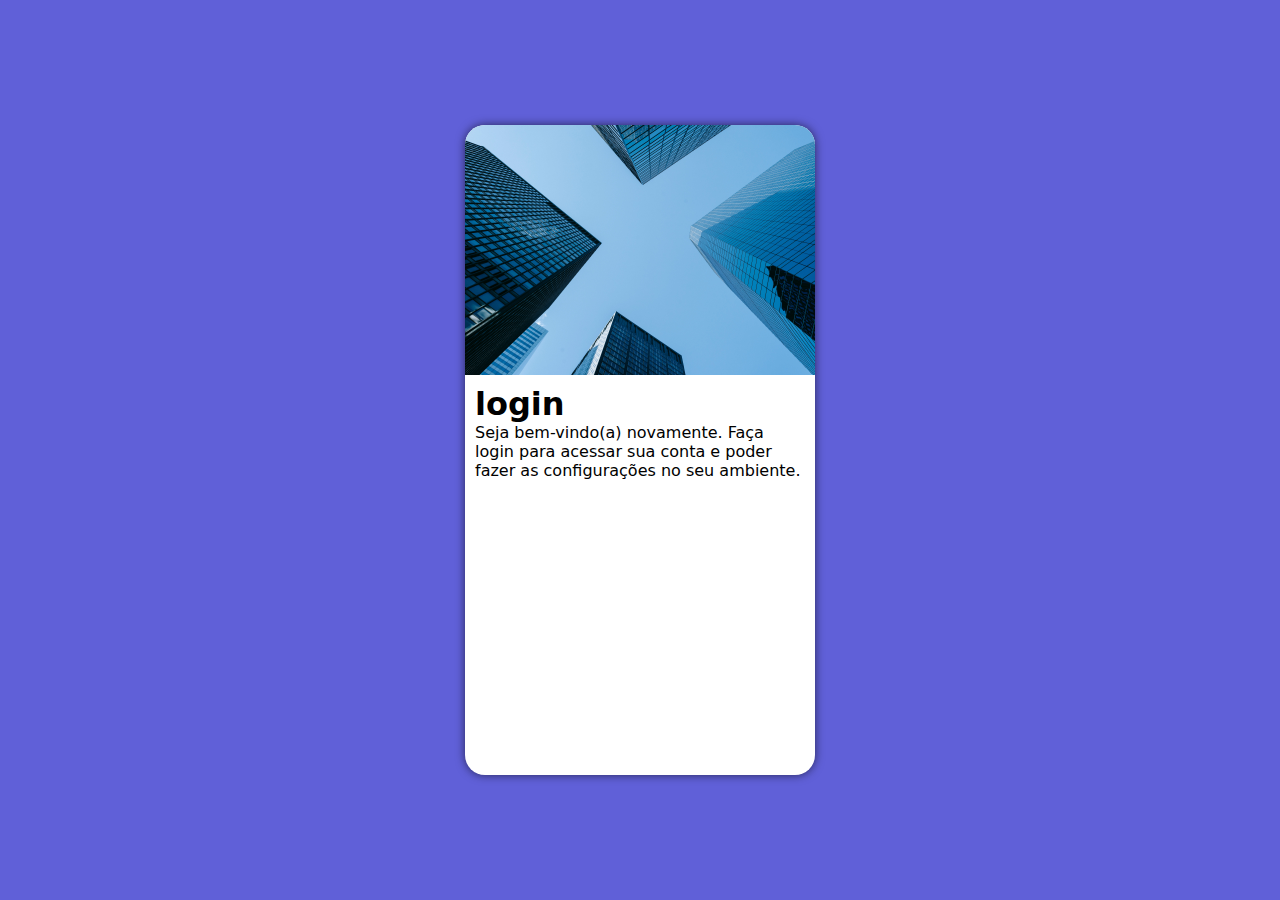
==== index.html @ 5fd04f33 "Initial commit" ====
<!DOCTYPE html>
<html lang="pt-br">
<head>
    <meta charset="UTF-8">
    <meta name="viewport" content="width=device-width, initial-scale=1.0">
    <title>Login</title>
    <link rel="stylesheet" href="estilos/style.css">
    <link rel="stylesheet" href="estilos/mediaquery.css">
</head>
<body>
    <main>
        <section id="login">
            <div id="imagem">

            </div>
            <div id="formulario">
                <h1>login</h1>
                <p>Seja bem-vindo(a) novamente. Faça login para 
                    acessar sua conta e 
                    poder fazer as configurações no seu ambiente.</p>
                    <form action="login.php" method="post">

                    </form>
            </div>
        </section>
    </main>
</body>
</html>
---- estilos/style.css ----
@charset "UTF-8";

* {
    margin: 0px;
    padding: 0px;
    font-family: system-ui, -apple-system, BlinkMacSystemFont, 'Segoe UI', Roboto, Oxygen, Ubuntu, Cantarell, 'Open Sans', 'Helvetica Neue', sans-serif;
    box-sizing: border-box;
}

html, body {
    height: 100vh;
    width: 100vw;
    background-color: rgb(96, 96, 216);
}

main {
    position: relative;
    height: 100vh;
    width: 100vw;
}

section#login {
    position: absolute;
    top: 50%;
    left: 50%;
    transform: translate(-50%, -50%);
    background-color: #fff;
    width: 350px;
    height: 650px;
    border-radius: 20px;
    overflow: hidden;
    box-shadow: 0px 0px 10px rgba(0, 0, 0, 0.597);
}

div#imagem {
    display: block;
    background-image: url(../imagens/pexels-laura-tancredi-7078666.jpg);
    background-position: left bottom;
    background-size: cover;
    height: 250px;

}

div#formulario {
    display: block;
    padding: 10px;
}
---- estilos/mediaquery.css ----
@charset "UTF-8";
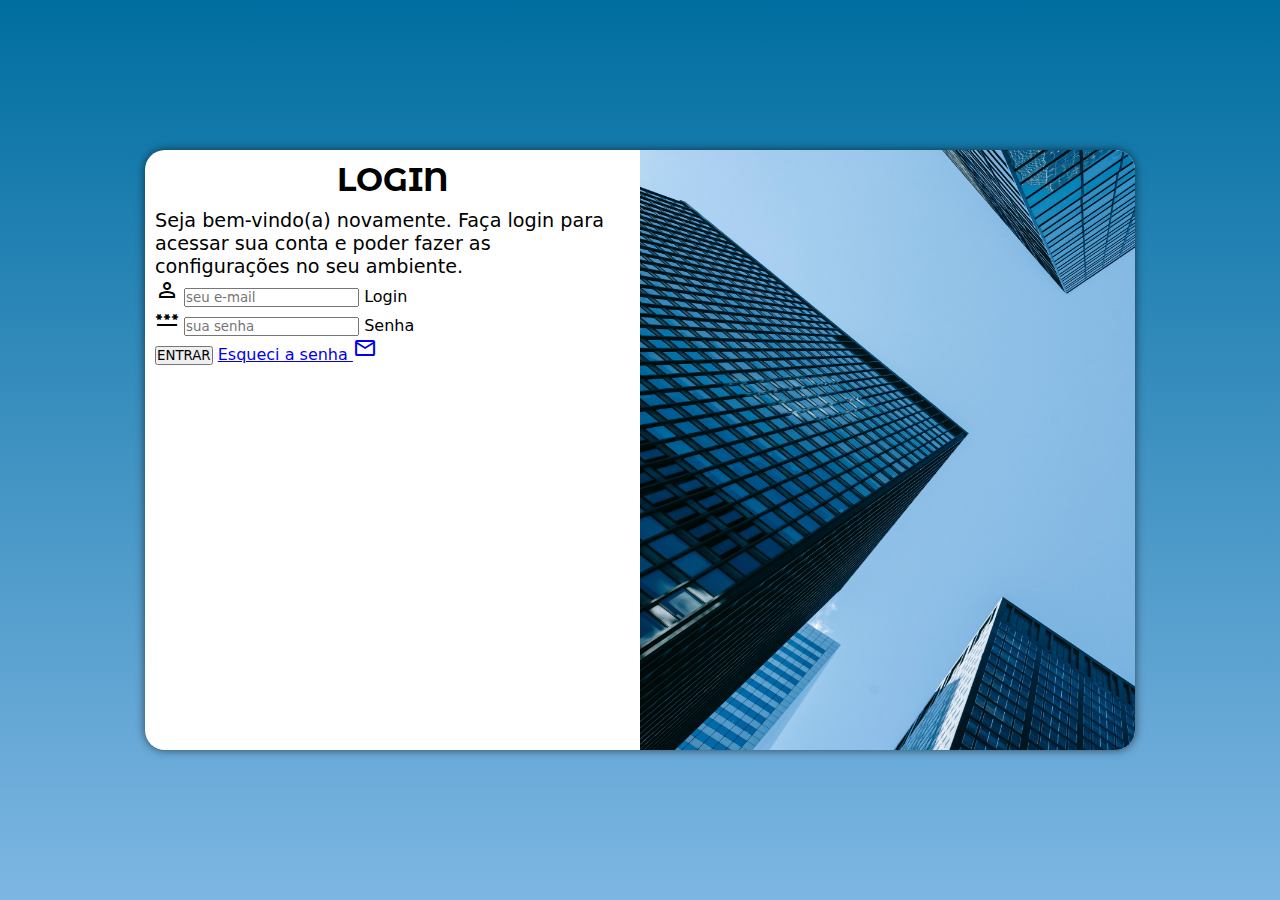
==== commit 94c06402: "Adicionei o formulario" ====
--- a/index.html
+++ b/index.html
@@ -4,6 +4,7 @@
     <meta charset="UTF-8">
     <meta name="viewport" content="width=device-width, initial-scale=1.0">
     <title>Login</title>
+    <link rel="stylesheet" href="https://fonts.googleapis.com/css2?family=Material+Symbols+Outlined:opsz,wght,FILL,GRAD@20..48,100..700,0..1,-50..200" />
     <link rel="stylesheet" href="estilos/style.css">
     <link rel="stylesheet" href="estilos/mediaquery.css">
 </head>
@@ -19,7 +20,27 @@
                     acessar sua conta e 
                     poder fazer as configurações no seu ambiente.</p>
                     <form action="login.php" method="post">
-
+                        <div class="campo">
+                            <span class="material-symbols-outlined">
+                                person
+                                </span>
+                            <input type="email" name="login" id="ilogin" placeholder="seu e-mail" required  maxlength="30" autocomplete="email">
+                            <label for="ilogin">Login</label>
+                            
+                        </div>
+                        <div class="campo">
+                            <span class="material-symbols-outlined">
+                                password
+                                </span>
+                            <input type="password" name="senha" id="isenha" placeholder="sua senha" required minlength="8" maxlength="20" autocomplete="current-password">
+                            <label for="isenha">Senha</label>
+                        </div>
+                        <input type="submit" value="ENTRAR">
+                        <a href="esqueci.html">
+                            Esqueci a senha <span class="material-symbols-outlined">
+                                email
+                                </span>
+                        </a>
                     </form>
             </div>
         </section>
--- a/estilos/style.css
+++ b/estilos/style.css
@@ -1,4 +1,5 @@
 @charset "UTF-8";
+@import url('https://fonts.googleapis.com/css2?family=Montserrat+Alternates:wght@100&display=swap');
 
 * {
     margin: 0px;
@@ -10,7 +11,7 @@
 html, body {
     height: 100vh;
     width: 100vw;
-    background-color: rgb(96, 96, 216);
+    background-color: #7EB6E3;
 }
 
 main {
@@ -25,11 +26,13 @@
     left: 50%;
     transform: translate(-50%, -50%);
     background-color: #fff;
-    width: 350px;
-    height: 650px;
+    width: 300px;
+    height: 600px;
     border-radius: 20px;
     overflow: hidden;
     box-shadow: 0px 0px 10px rgba(0, 0, 0, 0.597);
+    transition: width 0.3s, height 0.3s;
+    transition-timing-function: ease;
 }
 
 div#imagem {
@@ -44,4 +47,15 @@
 div#formulario {
     display: block;
     padding: 10px;
+}
+
+div#formulario > h1 {
+    font-family: 'Montserrat Alternates', sans-serif;
+    text-align: center;
+    text-transform: uppercase;
+    margin-bottom: 10px;
+}
+
+div#formulario > p {
+    font-size: 0.8em
 }--- a/estilos/mediaquery.css
+++ b/estilos/mediaquery.css
@@ -1,2 +1,56 @@
 @charset "UTF-8";
 
+@media screen and (min-width: 768px) and (max-width: 992px) {
+
+
+    body {
+        background-image: linear-gradient(to bottom, #006EA0, #7EB6E3);
+    }
+
+  section#login {
+    width: 90vw;
+  }
+
+  section#login > div#imagem {
+    float: left;
+    width: 30%;
+    height: 100%;
+  }
+
+  section#login > div#formulario {
+    float: right;
+    width: 70%;
+  }
+}
+
+@media screen and (min-width: 992px) {
+
+    body {
+        background-image: linear-gradient(to bottom, #006EA0, #7EB6E3);
+    }
+
+    section#login {
+        width: 990px;
+    }
+
+    section#login > div#imagem {
+        float: right;
+        width: 50%;
+        height: 100%;
+    }
+
+    section#login > div#formulario {
+        float: left;
+        width: 50%;
+    }
+
+    div#formulario > h1 {
+        font-size: 2em;
+    }
+
+    div#formulario > p {
+        font-size: 1.2em
+    }
+
+
+}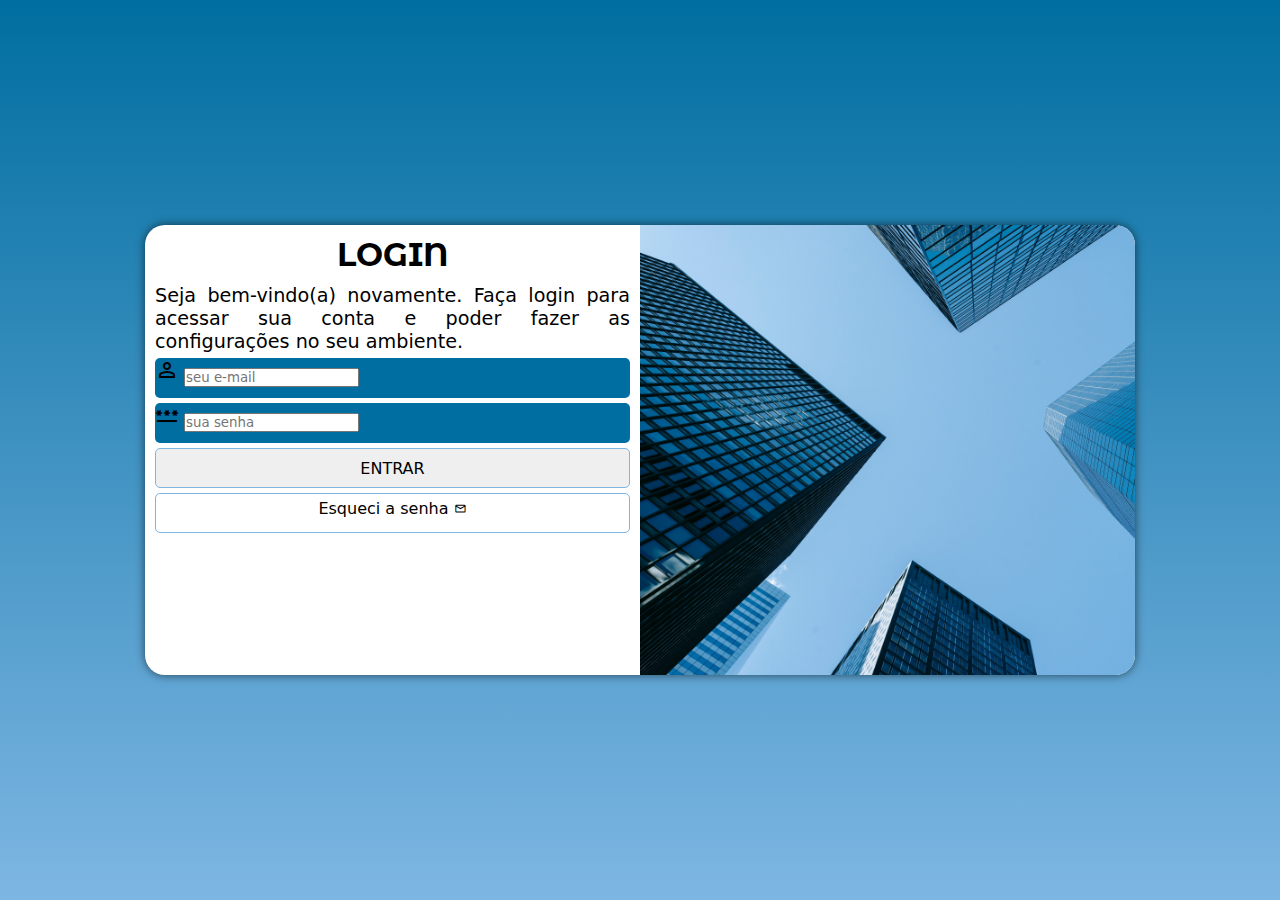
==== commit 7e5ccc39: "formatando o formulario" ====
--- a/index.html
+++ b/index.html
@@ -36,7 +36,7 @@
                             <label for="isenha">Senha</label>
                         </div>
                         <input type="submit" value="ENTRAR">
-                        <a href="esqueci.html">
+                        <a href="esqueci.html" class="botao">
                             Esqueci a senha <span class="material-symbols-outlined">
                                 email
                                 </span>
--- a/estilos/style.css
+++ b/estilos/style.css
@@ -26,8 +26,8 @@
     left: 50%;
     transform: translate(-50%, -50%);
     background-color: #fff;
-    width: 300px;
-    height: 600px;
+    width: 360px;
+    height: 700px;
     border-radius: 20px;
     overflow: hidden;
     box-shadow: 0px 0px 10px rgba(0, 0, 0, 0.597);
@@ -57,5 +57,59 @@
 }
 
 div#formulario > p {
-    font-size: 0.8em
+    font-size: 0.8em;
+    text-align: justify;
+}
+
+form  > div.campo {
+    background-color: #006EA0;
+    height: 40px;
+    border-radius: 5px;
+    margin: 5px 0px;
+}
+
+div.campo > label {
+    display: none;
+}
+
+form > input[type=submit] {
+    display: block;
+    font-size: 1em;
+    width: 100%;
+    height: 40px;
+    border: 1px solid #7EB6E3;
+    border-radius: 5px;
+    cursor: pointer;
+}
+
+form > input[type=submit]:hover {
+    background-color: #7EB6E3;
+    color: #fff;
+    transition: .3s;
+}
+
+form > a.botao {
+    display: block;
+    text-decoration: none;
+    text-align: center;
+    color: #000;
+    font-size: 1em;
+    margin-top: 5px;
+    padding-top: 5px;
+    width: 100%;
+    height: 40px;
+    border: 1px solid #7EB6E3;
+    border-radius: 5px;
+    cursor: pointer;
+}
+
+form > a.botao > span {
+    vertical-align: middle;
+    font-size: 0.8em;
+}
+
+form > a.botao:hover {
+    background-color: #7EB6E3;
+    color: #fff;
+    transition: .3s;
 }--- a/estilos/mediaquery.css
+++ b/estilos/mediaquery.css
@@ -9,6 +9,7 @@
 
   section#login {
     width: 90vw;
+    height: 50vh;
   }
 
   section#login > div#imagem {
@@ -31,6 +32,7 @@
 
     section#login {
         width: 990px;
+        height: 50vh;
     }
 
     section#login > div#imagem {
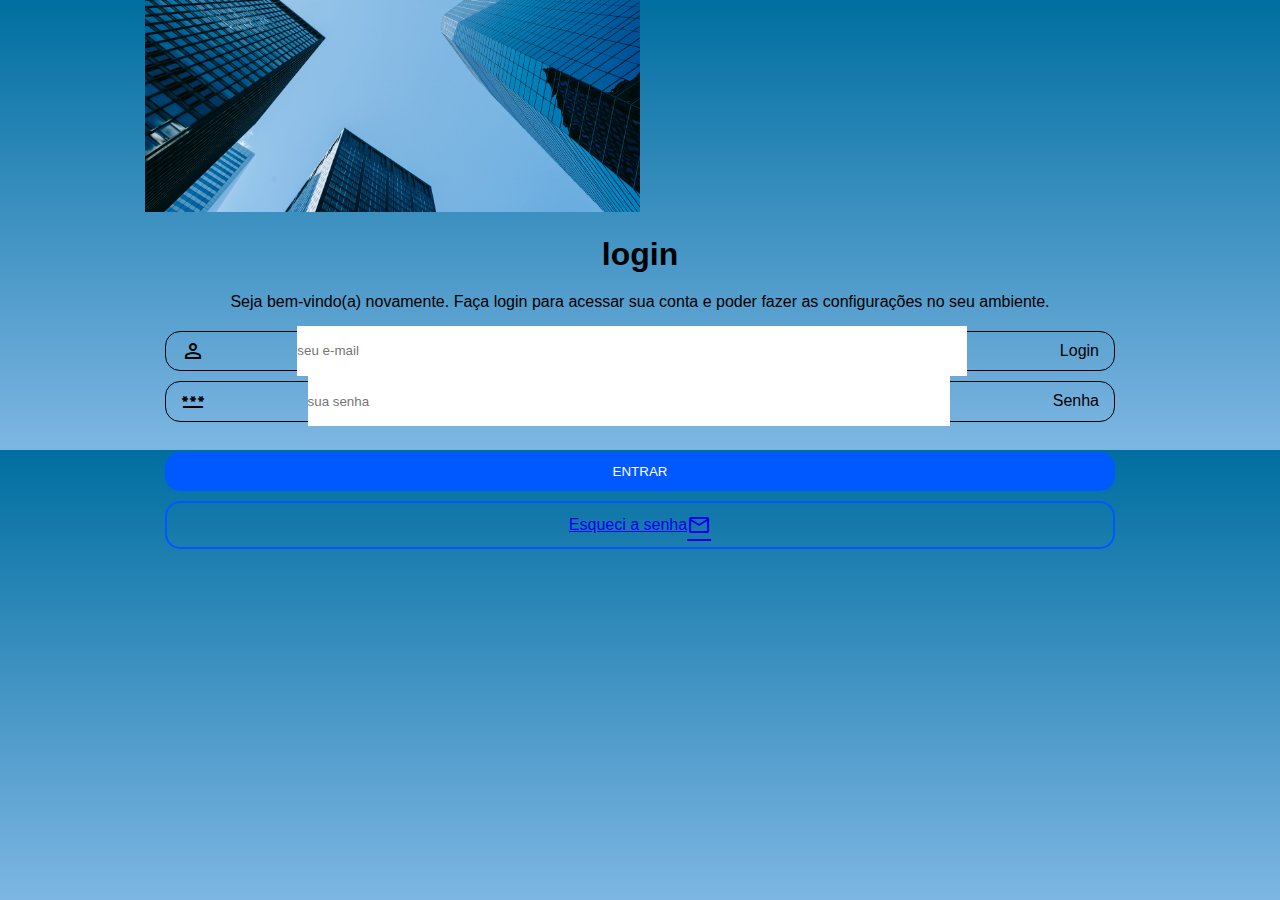
==== commit 9c0d532c: "remodelando o layout" ====
--- a/index.html
+++ b/index.html
@@ -12,35 +12,44 @@
     <main>
         <section id="login">
             <div id="imagem">
-
+                <img width="100%" src="./imagens/pexels-laura-tancredi-7078666.jpg" alt="">
             </div>
-            <div id="formulario">
-                <h1>login</h1>
-                <p>Seja bem-vindo(a) novamente. Faça login para 
-                    acessar sua conta e 
-                    poder fazer as configurações no seu ambiente.</p>
+            <div id="form">
+                <div>
+                    <h1>login</h1>
+                </div>
+                <div>
+                    <p>Seja bem-vindo(a) novamente. Faça login para
+                        acessar sua conta e
+                        poder fazer as configurações no seu ambiente.
+                    </p>
+                </div>
                     <form action="login.php" method="post">
-                        <div class="campo">
-                            <span class="material-symbols-outlined">
-                                person
-                                </span>
-                            <input type="email" name="login" id="ilogin" placeholder="seu e-mail" required  maxlength="30" autocomplete="email">
-                            <label for="ilogin">Login</label>
+                        <div id="container-input">
+                            <div class="campo">
+                                <span class="material-symbols-outlined">
+                                    person
+                                    </span>
+                                <input type="email" name="login" id="ilogin" placeholder="seu e-mail" required  maxlength="30" autocomplete="email">
+                                <label for="ilogin">Login</label>
                             
+                            </div>
+                            <div class="campo">
+                                <span class="material-symbols-outlined">
+                                    password
+                                    </span>
+                                <input type="password" name="senha" id="isenha" placeholder="sua senha" required minlength="8" maxlength="20" autocomplete="current-password">
+                                <label for="isenha">Senha</label>
+                            </div>
                         </div>
-                        <div class="campo">
-                            <span class="material-symbols-outlined">
-                                password
-                                </span>
-                            <input type="password" name="senha" id="isenha" placeholder="sua senha" required minlength="8" maxlength="20" autocomplete="current-password">
-                            <label for="isenha">Senha</label>
+                        <div id="btn">
+                            <input class="btn" type="submit" value="ENTRAR">
+                            <a class="btn-2" href="esqueci.html" class="botao">
+                                Esqueci a senha <span class="material-symbols-outlined">
+                                    email
+                                    </span>
+                            </a>
                         </div>
-                        <input type="submit" value="ENTRAR">
-                        <a href="esqueci.html" class="botao">
-                            Esqueci a senha <span class="material-symbols-outlined">
-                                email
-                                </span>
-                        </a>
                     </form>
             </div>
         </section>
--- a/estilos/style.css
+++ b/estilos/style.css
@@ -1,115 +1,88 @@
-@charset "UTF-8";
-@import url('https://fonts.googleapis.com/css2?family=Montserrat+Alternates:wght@100&display=swap');
+* {
+    margin: 0;
+    padding: 0;
+    font-family: Arial, Helvetica, sans-serif;
+}
 
-* {
-    margin: 0px;
-    padding: 0px;
-    font-family: system-ui, -apple-system, BlinkMacSystemFont, 'Segoe UI', Roboto, Oxygen, Ubuntu, Cantarell, 'Open Sans', 'Helvetica Neue', sans-serif;
+body {
+    display: flex;
+    flex-direction: column;
+    justify-content: center;
+    align-items: center;
     box-sizing: border-box;
 }
 
-html, body {
-    height: 100vh;
-    width: 100vw;
-    background-color: #7EB6E3;
+#login {
+    display: flex;
+    flex-direction: column;
+    justify-content: center;
+    margin: auto;
+    text-align: center;
+    border-radius: px;
 }
 
-main {
-    position: relative;
-    height: 100vh;
-    width: 100vw;
+#form {
+    display: flex;
+    flex-direction: column;
+    padding: 20px;
+    gap: 20px;
 }
 
-section#login {
-    position: absolute;
-    top: 50%;
-    left: 50%;
-    transform: translate(-50%, -50%);
-    background-color: #fff;
-    width: 360px;
-    height: 700px;
-    border-radius: 20px;
-    overflow: hidden;
-    box-shadow: 0px 0px 10px rgba(0, 0, 0, 0.597);
-    transition: width 0.3s, height 0.3s;
-    transition-timing-function: ease;
+#container-input {
+    display: flex;
+    flex-direction: column;
+    gap: 10px;
 }
 
-div#imagem {
-    display: block;
-    background-image: url(../imagens/pexels-laura-tancredi-7078666.jpg);
-    background-position: left bottom;
-    background-size: cover;
-    height: 250px;
-
+.campo {
+    display: flex;
+    align-items: center;
+    justify-content: space-between;
+    border: 1px solid black;
+    border-radius: 15px;
+    padding: 0px 15px;
 }
 
-div#formulario {
-    display: block;
-    padding: 10px;
+#ilogin {
+    width: 73%;
+    height: 50px;
+    border: none;
 }
 
-div#formulario > h1 {
-    font-family: 'Montserrat Alternates', sans-serif;
-    text-align: center;
-    text-transform: uppercase;
-    margin-bottom: 10px;
+#isenha {
+    width: 70%;
+    height: 50px;
+    border: none;
 }
 
-div#formulario > p {
-    font-size: 0.8em;
-    text-align: justify;
+#btn {
+    display: flex;
+    flex-direction: column;
+    margin-top: 30px;
+    gap: 10px;
 }
 
-form  > div.campo {
-    background-color: #006EA0;
-    height: 40px;
-    border-radius: 5px;
-    margin: 5px 0px;
+.btn {
+    background-color: rgb(0, 89, 255);
+    padding: 10px;
+    border-radius: 15px;
+    color: #fff;
+    border: 2px solid rgb(0, 89, 255);
+    transition: 0.3s;
 }
 
-div.campo > label {
-    display: none;
+.btn:hover {
+    background-color: rgb(255, 255, 255);
+    color: #000;
 }
 
-form > input[type=submit] {
-    display: block;
-    font-size: 1em;
-    width: 100%;
-    height: 40px;
-    border: 1px solid #7EB6E3;
-    border-radius: 5px;
-    cursor: pointer;
-}
 
-form > input[type=submit]:hover {
-    background-color: #7EB6E3;
-    color: #fff;
-    transition: .3s;
-}
-
-form > a.botao {
-    display: block;
-    text-decoration: none;
-    text-align: center;
-    color: #000;
-    font-size: 1em;
-    margin-top: 5px;
-    padding-top: 5px;
-    width: 100%;
-    height: 40px;
-    border: 1px solid #7EB6E3;
-    border-radius: 5px;
-    cursor: pointer;
-}
-
-form > a.botao > span {
-    vertical-align: middle;
-    font-size: 0.8em;
-}
-
-form > a.botao:hover {
-    background-color: #7EB6E3;
-    color: #fff;
-    transition: .3s;
+.btn-2 {
+    display: flex;
+    align-items: center;
+    justify-content: center;
+    padding: 10px;
+    border-radius: 15px;
+    border: 2px solid rgb(0, 89, 255);
+    transition: 0.3s;
 }--- a/estilos/mediaquery.css
+++ b/estilos/mediaquery.css
@@ -18,9 +18,17 @@
     height: 100%;
   }
 
+  form div.campo {
+    height: 38.5px;
+  }
+
   section#login > div#formulario {
     float: right;
     width: 70%;
+  }
+
+  form > input[type=submit] {
+    margin: 0px;
   }
 }
 
@@ -41,6 +49,10 @@
         height: 100%;
     }
 
+    form div.campo {
+        height: 38.5px;
+      }
+
     section#login > div#formulario {
         float: left;
         width: 50%;
@@ -51,8 +63,10 @@
     }
 
     div#formulario > p {
-        font-size: 1.2em
+        font-size: 1em
     }
 
-
+    form > input[type=submit] {
+        margin: 0px;
+      }
 }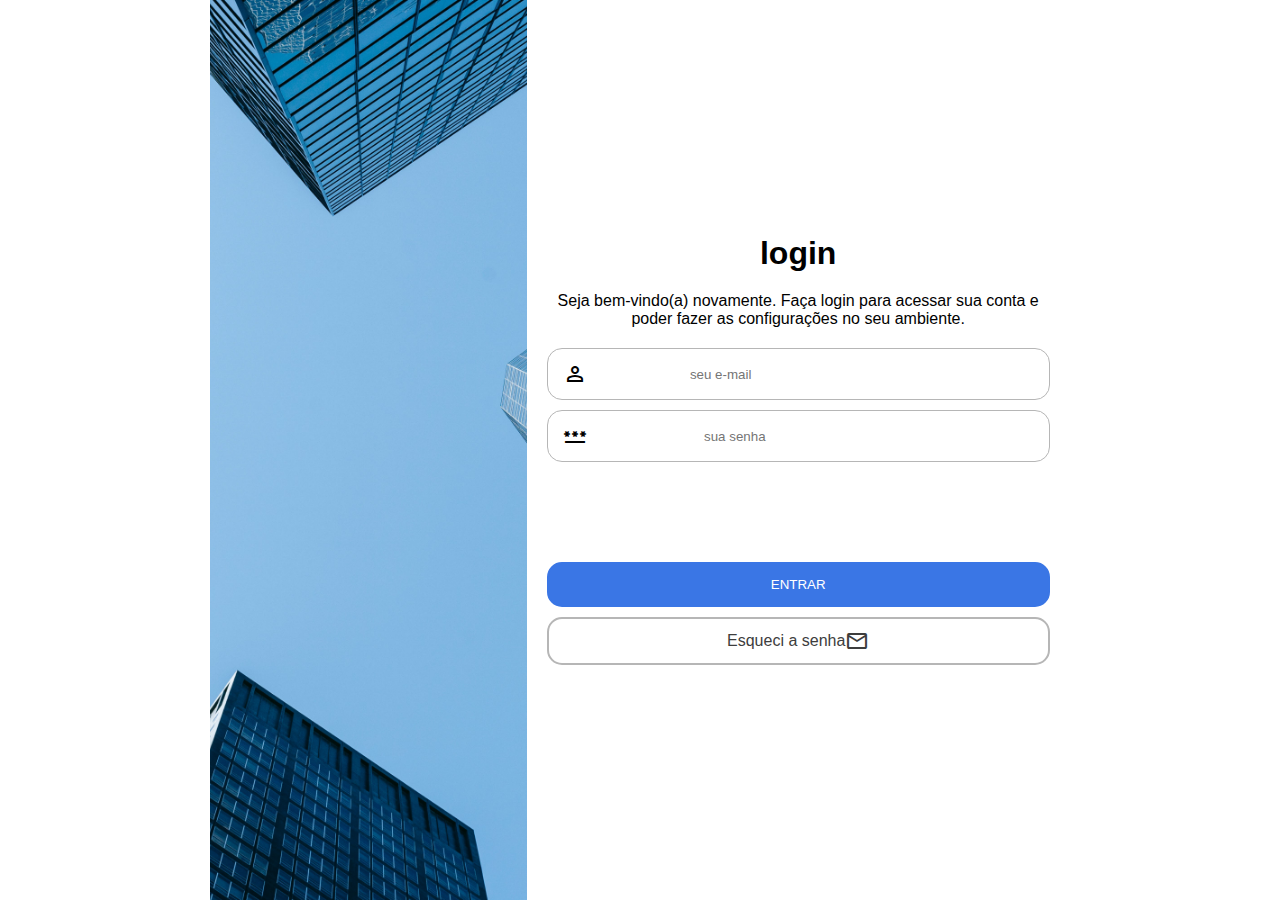
==== commit 55d40d3c: "att2" ====
--- a/index.html
+++ b/index.html
@@ -11,8 +11,8 @@
 <body>
     <main>
         <section id="login">
-            <div id="imagem">
-                <img width="100%" src="./imagens/pexels-laura-tancredi-7078666.jpg" alt="">
+            <div id="img">
+                
             </div>
             <div id="form">
                 <div>
@@ -30,16 +30,13 @@
                                 <span class="material-symbols-outlined">
                                     person
                                     </span>
-                                <input type="email" name="login" id="ilogin" placeholder="seu e-mail" required  maxlength="30" autocomplete="email">
-                                <label for="ilogin">Login</label>
-                            
+                                <input type="email" name="login" id="ilogin" placeholder="seu e-mail" required  maxlength="30" autocomplete="email">                            
                             </div>
                             <div class="campo">
                                 <span class="material-symbols-outlined">
                                     password
                                     </span>
                                 <input type="password" name="senha" id="isenha" placeholder="sua senha" required minlength="8" maxlength="20" autocomplete="current-password">
-                                <label for="isenha">Senha</label>
                             </div>
                         </div>
                         <div id="btn">
--- a/estilos/style.css
+++ b/estilos/style.css
@@ -21,11 +21,19 @@
     border-radius: px;
 }
 
+#img {
+    background-image: url(../imagens/pexels-laura-tancredi-7078666.jpg);
+    background-size: cover;
+    height: 35vh;
+}
+
 #form {
     display: flex;
     flex-direction: column;
     padding: 20px;
     gap: 20px;
+    width: 80%px;
+    margin: auto;
 }
 
 #container-input {
@@ -38,7 +46,7 @@
     display: flex;
     align-items: center;
     justify-content: space-between;
-    border: 1px solid black;
+    border: 1px solid rgb(182, 182, 182);
     border-radius: 15px;
     padding: 0px 15px;
 }
@@ -47,27 +55,29 @@
     width: 73%;
     height: 50px;
     border: none;
+    outline: none;
 }
 
 #isenha {
     width: 70%;
     height: 50px;
     border: none;
+    outline: none;
 }
 
 #btn {
     display: flex;
     flex-direction: column;
-    margin-top: 30px;
+    margin-top: 100px;
     gap: 10px;
 }
 
 .btn {
-    background-color: rgb(0, 89, 255);
-    padding: 10px;
+    background-color: rgb(58, 118, 229);
+    padding: 13px;
     border-radius: 15px;
     color: #fff;
-    border: 2px solid rgb(0, 89, 255);
+    border: 2px solid rgb(58, 118, 229);
     transition: 0.3s;
 }
 
@@ -83,6 +93,8 @@
     justify-content: center;
     padding: 10px;
     border-radius: 15px;
-    border: 2px solid rgb(0, 89, 255);
+    border: 2px solid rgb(182, 182, 182);
     transition: 0.3s;
+    text-decoration: none;
+    color: #3d3d3d;
 }--- a/estilos/mediaquery.css
+++ b/estilos/mediaquery.css
@@ -1,72 +1,14 @@
-@charset "UTF-8";
-
-@media screen and (min-width: 768px) and (max-width: 992px) {
-
-
-    body {
-        background-image: linear-gradient(to bottom, #006EA0, #7EB6E3);
-    }
-
-  section#login {
-    width: 90vw;
-    height: 50vh;
+@media screen and (min-width: 768px){
+  #login {
+    display: flex;
+    flex-direction: row;
   }
 
-  section#login > div#imagem {
-    float: left;
-    width: 30%;
-    height: 100%;
+  #img {
+    background-image: url(../imagens/pexels-laura-tancredi-7078666.jpg);
+    background-size: cover;
+    background-position: center;
+    width: 60%;
+    height: 100vh;
   }
-
-  form div.campo {
-    height: 38.5px;
-  }
-
-  section#login > div#formulario {
-    float: right;
-    width: 70%;
-  }
-
-  form > input[type=submit] {
-    margin: 0px;
-  }
-}
-
-@media screen and (min-width: 992px) {
-
-    body {
-        background-image: linear-gradient(to bottom, #006EA0, #7EB6E3);
-    }
-
-    section#login {
-        width: 990px;
-        height: 50vh;
-    }
-
-    section#login > div#imagem {
-        float: right;
-        width: 50%;
-        height: 100%;
-    }
-
-    form div.campo {
-        height: 38.5px;
-      }
-
-    section#login > div#formulario {
-        float: left;
-        width: 50%;
-    }
-
-    div#formulario > h1 {
-        font-size: 2em;
-    }
-
-    div#formulario > p {
-        font-size: 1em
-    }
-
-    form > input[type=submit] {
-        margin: 0px;
-      }
 }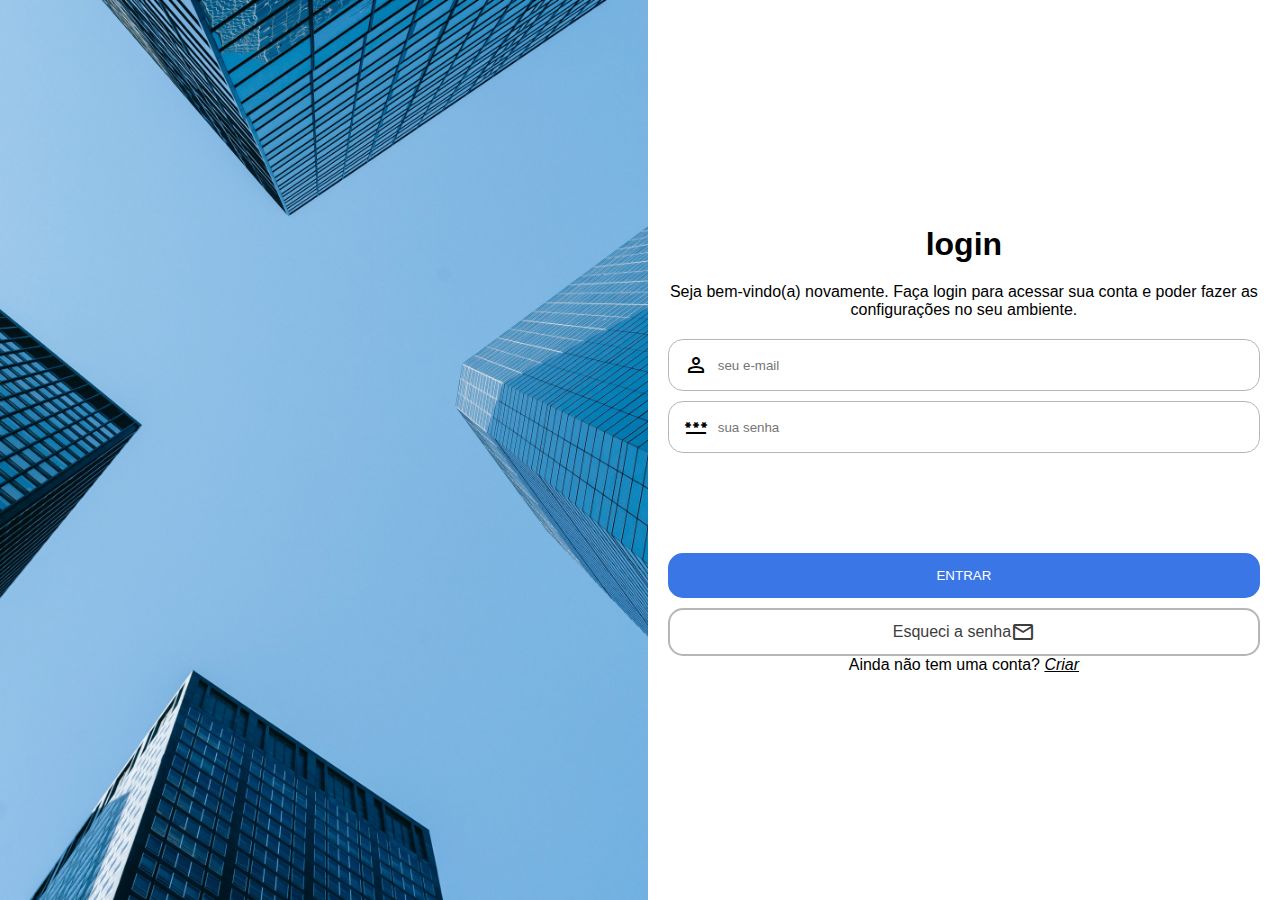
==== commit d6d9e7e0: "att5" ====
--- a/index.html
+++ b/index.html
@@ -12,7 +12,6 @@
     <main>
         <section id="login">
             <div id="img">
-                
             </div>
             <div id="form">
                 <div>
@@ -41,11 +40,14 @@
                         </div>
                         <div id="btn">
                             <input class="btn" type="submit" value="ENTRAR">
-                            <a class="btn-2" href="esqueci.html" class="botao">
+                            <a class="btn-2" href="esqueciASenha.html" class="botao">
                                 Esqueci a senha <span class="material-symbols-outlined">
                                     email
                                     </span>
                             </a>
+                        </div>
+                        <div>
+                            <p>Ainda não tem uma conta?<a href="#"></a> <i style="text-decoration: underline;">Criar</i></p>
                         </div>
                     </form>
             </div>
--- a/estilos/style.css
+++ b/estilos/style.css
@@ -45,21 +45,21 @@
 .campo {
     display: flex;
     align-items: center;
-    justify-content: space-between;
     border: 1px solid rgb(182, 182, 182);
+    gap: 10px;
     border-radius: 15px;
     padding: 0px 15px;
 }
 
 #ilogin {
-    width: 73%;
+    width: 100%;
     height: 50px;
     border: none;
     outline: none;
 }
 
 #isenha {
-    width: 70%;
+    width: 100%;
     height: 50px;
     border: none;
     outline: none;
--- a/estilos/mediaquery.css
+++ b/estilos/mediaquery.css
@@ -1,4 +1,4 @@
-@media screen and (min-width: 768px){
+@media screen and (min-width: 600px){
   #login {
     display: flex;
     flex-direction: row;
@@ -8,7 +8,7 @@
     background-image: url(../imagens/pexels-laura-tancredi-7078666.jpg);
     background-size: cover;
     background-position: center;
-    width: 60%;
+    width: 70vw;
     height: 100vh;
   }
 }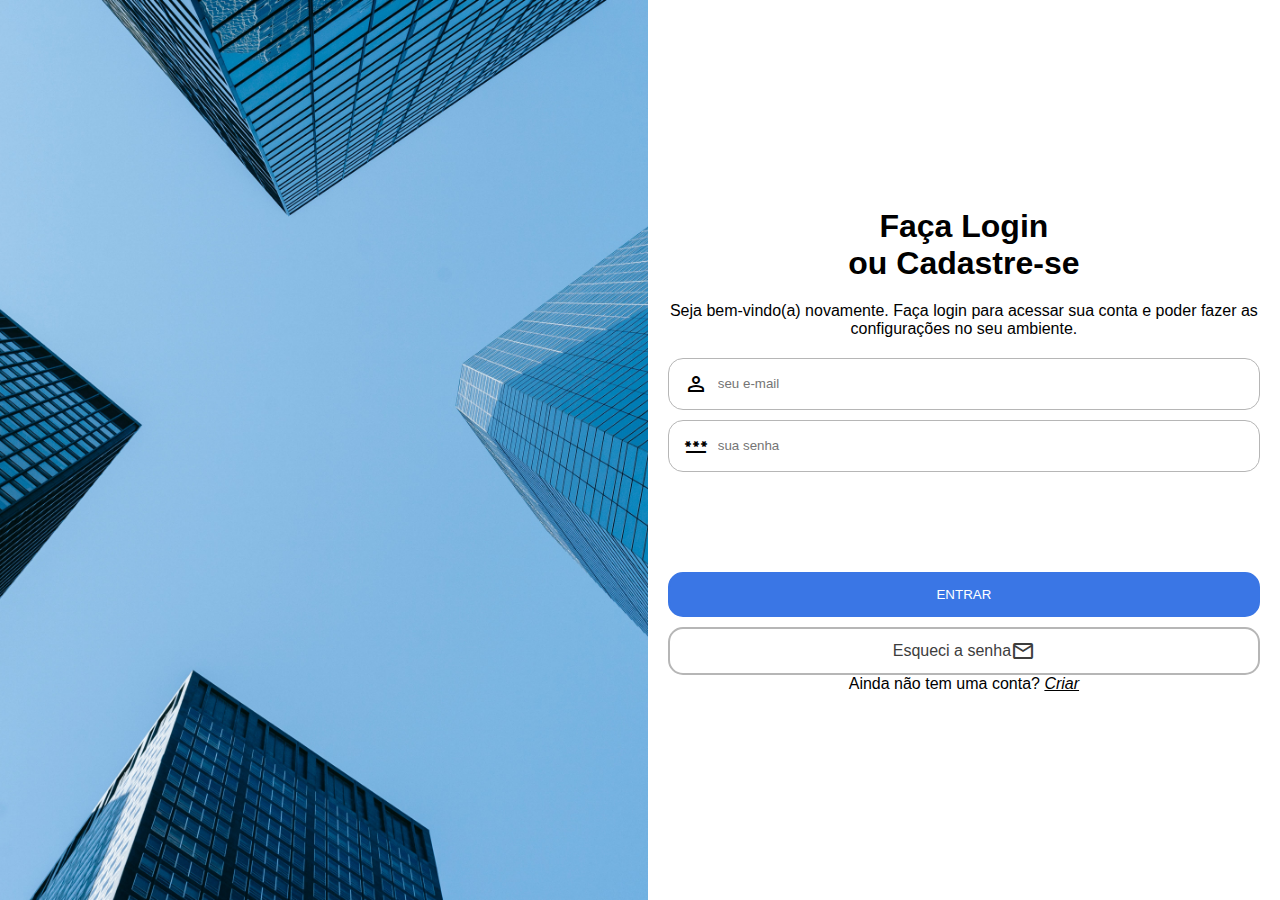
==== commit b85de4b7: "att6" ====
--- a/index.html
+++ b/index.html
@@ -15,7 +15,7 @@
             </div>
             <div id="form">
                 <div>
-                    <h1>login</h1>
+                    <h1>Faça Login<br>ou Cadastre-se</h1>
                 </div>
                 <div>
                     <p>Seja bem-vindo(a) novamente. Faça login para
--- a/estilos/style.css
+++ b/estilos/style.css
@@ -97,4 +97,5 @@
     transition: 0.3s;
     text-decoration: none;
     color: #3d3d3d;
+    cursor: pointer;
 }--- a/estilos/mediaquery.css
+++ b/estilos/mediaquery.css
@@ -2,6 +2,7 @@
   #login {
     display: flex;
     flex-direction: row;
+    height: 100vh;
   }
 
   #img {
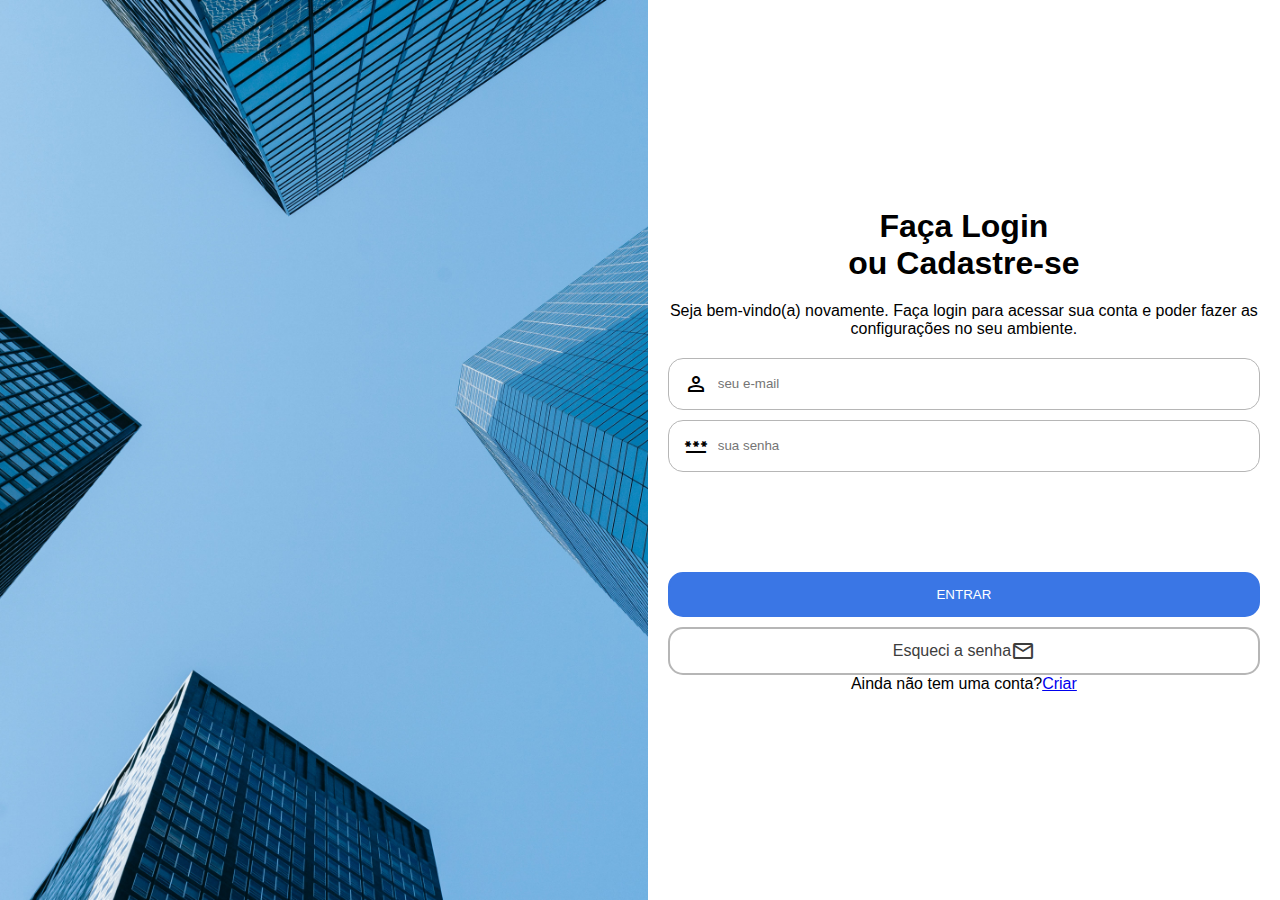
==== commit d9de596f: "att7" ====
--- a/index.html
+++ b/index.html
@@ -47,7 +47,7 @@
                             </a>
                         </div>
                         <div>
-                            <p>Ainda não tem uma conta?<a href="#"></a> <i style="text-decoration: underline;">Criar</i></p>
+                            <p>Ainda não tem uma conta?<a href="criarConta.html">Criar</a> <i style="text-decoration: underline;"></i></p>
                         </div>
                     </form>
             </div>
